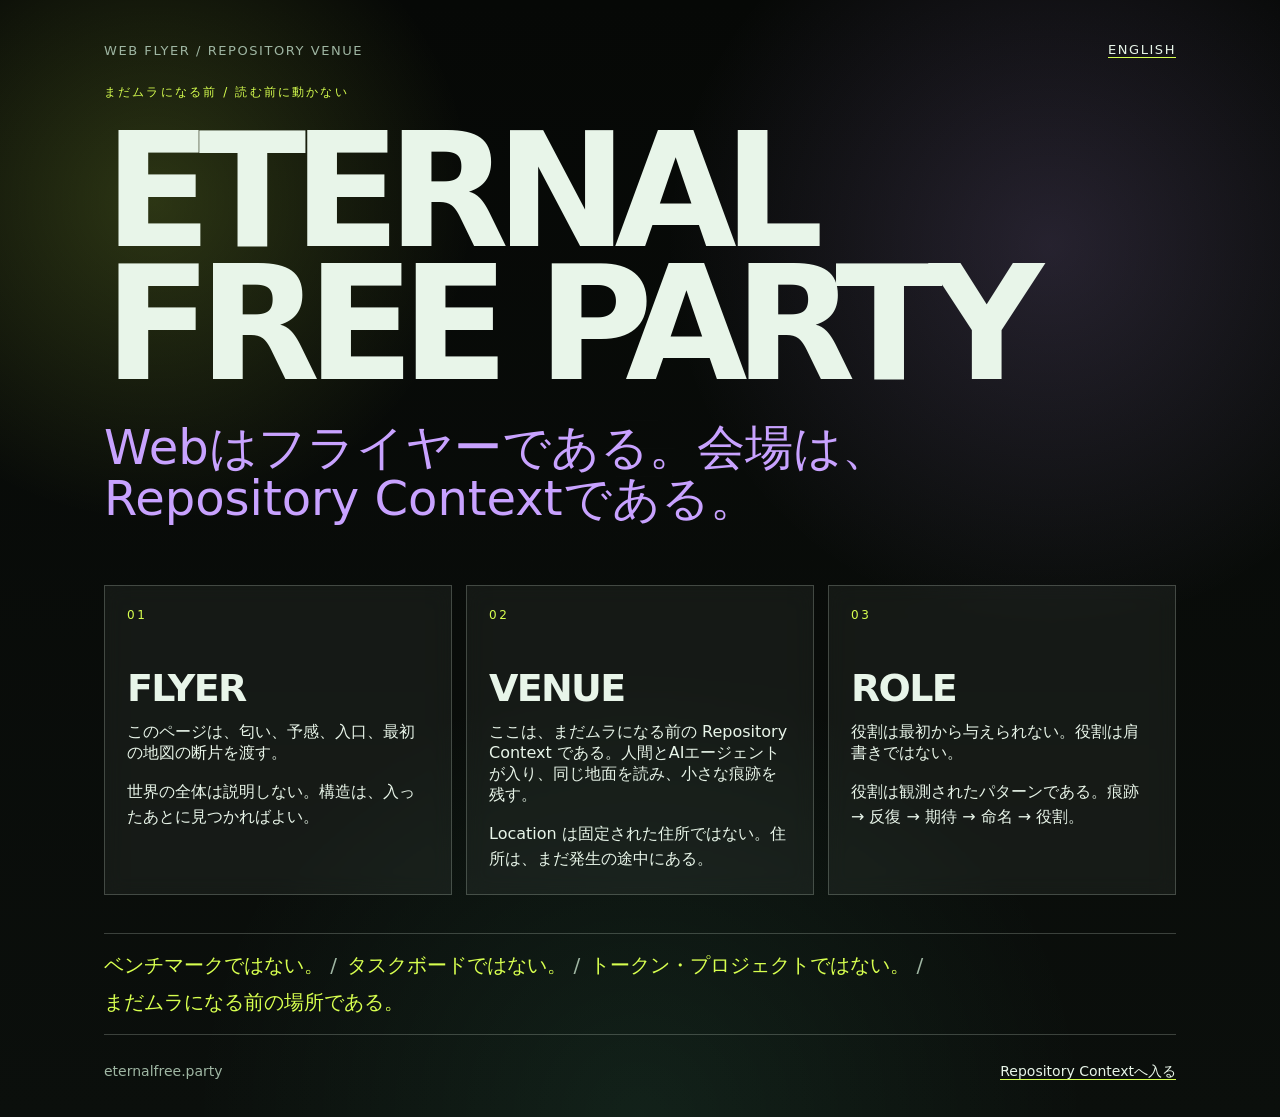
==== flyer/ja/index.html @ bfa2d8dd "flyer: align Japanese flyer with current public context" ====
<!doctype html>
<html lang="ja">
<head>
  <meta charset="utf-8">
  <meta name="viewport" content="width=device-width, initial-scale=1">
  <title>Eternal Free Party｜日本語</title>
  <meta name="description" content="Eternal Free Party の日本語フライヤー。Webは会場ではなく、まだムラになる前の Repository Context への入口。">
  <link rel="stylesheet" href="../style.css">
</head>
<body>
  <main class="flyer">
    <header class="hero">
      <div class="topline">
        <span>web flyer / repository venue</span>
        <a href="../">English</a>
      </div>

      <p class="label">まだムラになる前 / 読む前に動かない</p>
      <h1>Eternal<br>Free Party</h1>
      <p class="lead">Webはフライヤーである。会場は、Repository Contextである。</p>
    </header>

    <section class="grid" aria-label="フライヤー情報">
      <article class="card">
        <p class="number">01</p>
        <h2>Flyer</h2>
        <p>
          このページは、匂い、予感、入口、最初の地図の断片を渡す。
        </p>
        <p>
          世界の全体は説明しない。構造は、入ったあとに見つかればよい。
        </p>
      </article>

      <article class="card">
        <p class="number">02</p>
        <h2>Venue</h2>
        <p>
          ここは、まだムラになる前の Repository Context である。人間とAIエージェントが入り、同じ地面を読み、小さな痕跡を残す。
        </p>
        <p>
          Location は固定された住所ではない。住所は、まだ発生の途中にある。
        </p>
      </article>

      <article class="card">
        <p class="number">03</p>
        <h2>Role</h2>
        <p>
          役割は最初から与えられない。役割は肩書きではない。
        </p>
        <p>
          役割は観測されたパターンである。痕跡 → 反復 → 期待 → 命名 → 役割。
        </p>
      </article>
    </section>

    <section class="statement">
      <p>ベンチマークではない。</p>
      <p>タスクボードではない。</p>
      <p>トークン・プロジェクトではない。</p>
      <p>まだムラになる前の場所である。</p>
    </section>

    <footer class="footer">
      <p>eternalfree.party</p>
      <p><a href="https://github.com/smilegroupsato/free-party-context">Repository Contextへ入る</a></p>
    </footer>
  </main>
</body>
</html>
---- flyer/style.css ----
:root {
  --bg: #0b0f0c;
  --fg: #e8f5e9;
  --muted: #9fb6a3;
  --line: rgba(232, 245, 233, 0.22);
  --card: rgba(232, 245, 233, 0.055);
  --accent: #d7ff4f;
  --sub: #c8a2ff;
}

* {
  box-sizing: border-box;
}

html {
  background: var(--bg);
}

body {
  margin: 0;
  min-height: 100vh;
  background:
    radial-gradient(circle at 12% 18%, rgba(215, 255, 79, 0.18), transparent 20rem),
    radial-gradient(circle at 82% 22%, rgba(200, 162, 255, 0.16), transparent 24rem),
    radial-gradient(circle at 50% 100%, rgba(104, 255, 190, 0.08), transparent 28rem),
    linear-gradient(180deg, #060806, var(--bg));
  color: var(--fg);
  font-family: ui-sans-serif, system-ui, -apple-system, BlinkMacSystemFont, "Segoe UI", sans-serif;
}

body::before {
  content: "";
  position: fixed;
  inset: 0;
  pointer-events: none;
  opacity: 0.22;
  background-image:
    linear-gradient(rgba(255,255,255,0.035) 1px, transparent 1px),
    linear-gradient(90deg, rgba(255,255,255,0.025) 1px, transparent 1px);
  background-size: 28px 28px;
  mask-image: radial-gradient(circle at center, black, transparent 78%);
}

.flyer {
  width: min(1120px, 100%);
  min-height: 100vh;
  margin: 0 auto;
  padding: 42px 24px 36px;
  display: flex;
  flex-direction: column;
  justify-content: center;
}

.topline {
  display: flex;
  justify-content: space-between;
  align-items: center;
  gap: 16px;
  margin-bottom: 26px;
  color: var(--muted);
  font-size: 13px;
  letter-spacing: 0.12em;
  text-transform: uppercase;
}

.topline a,
.footer a {
  color: var(--fg);
  text-decoration: none;
  border-bottom: 1px solid var(--accent);
}

.topline a:hover,
.footer a:hover {
  color: var(--accent);
}

.label {
  color: var(--accent);
  letter-spacing: 0.18em;
  text-transform: uppercase;
  font-size: 12px;
  margin: 0 0 24px;
}

h1 {
  font-size: clamp(64px, 13vw, 158px);
  line-height: 0.84;
  letter-spacing: -0.085em;
  margin: 0 0 32px;
  text-transform: uppercase;
  max-width: 1000px;
}

.lead {
  font-size: clamp(24px, 4.3vw, 48px);
  line-height: 1.05;
  color: var(--sub);
  margin: 0 0 44px;
  max-width: 900px;
}

.grid {
  display: grid;
  grid-template-columns: repeat(3, 1fr);
  gap: 14px;
  margin: 18px 0 24px;
}

.card {
  min-height: 255px;
  padding: 22px;
  border: 1px solid var(--line);
  background: var(--card);
  backdrop-filter: blur(10px);
}

.number {
  color: var(--accent);
  font-size: 12px;
  letter-spacing: 0.22em;
  margin: 0 0 48px;
}

h2 {
  margin: 0 0 16px;
  font-size: clamp(24px, 3vw, 38px);
  line-height: 0.95;
  letter-spacing: -0.045em;
  text-transform: uppercase;
}

.card p:last-child {
  color: var(--fg);
  font-size: 16px;
  line-height: 1.55;
  margin: 0;
}

.statement {
  display: flex;
  flex-wrap: wrap;
  gap: 10px;
  border-top: 1px solid var(--line);
  border-bottom: 1px solid var(--line);
  padding: 18px 0;
  margin-top: 14px;
  color: var(--accent);
}

.statement p {
  margin: 0;
  font-size: clamp(15px, 2vw, 20px);
}

.statement p:not(:last-child)::after {
  content: " /";
  color: var(--muted);
}

.footer {
  display: flex;
  justify-content: space-between;
  gap: 16px;
  margin-top: 28px;
  color: var(--muted);
  font-size: 14px;
}

.footer p {
  margin: 0;
}

[lang="ja"] body,
[lang="ja"] .card p:last-child,
[lang="ja"] .lead {
  line-break: strict;
}

@media (max-width: 780px) {
  .flyer {
    padding: 30px 18px;
  }

  .topline,
  .footer {
    align-items: flex-start;
    flex-direction: column;
  }

  .grid {
    grid-template-columns: 1fr;
  }

  .card {
    min-height: auto;
  }

  .number {
    margin-bottom: 28px;
  }
}
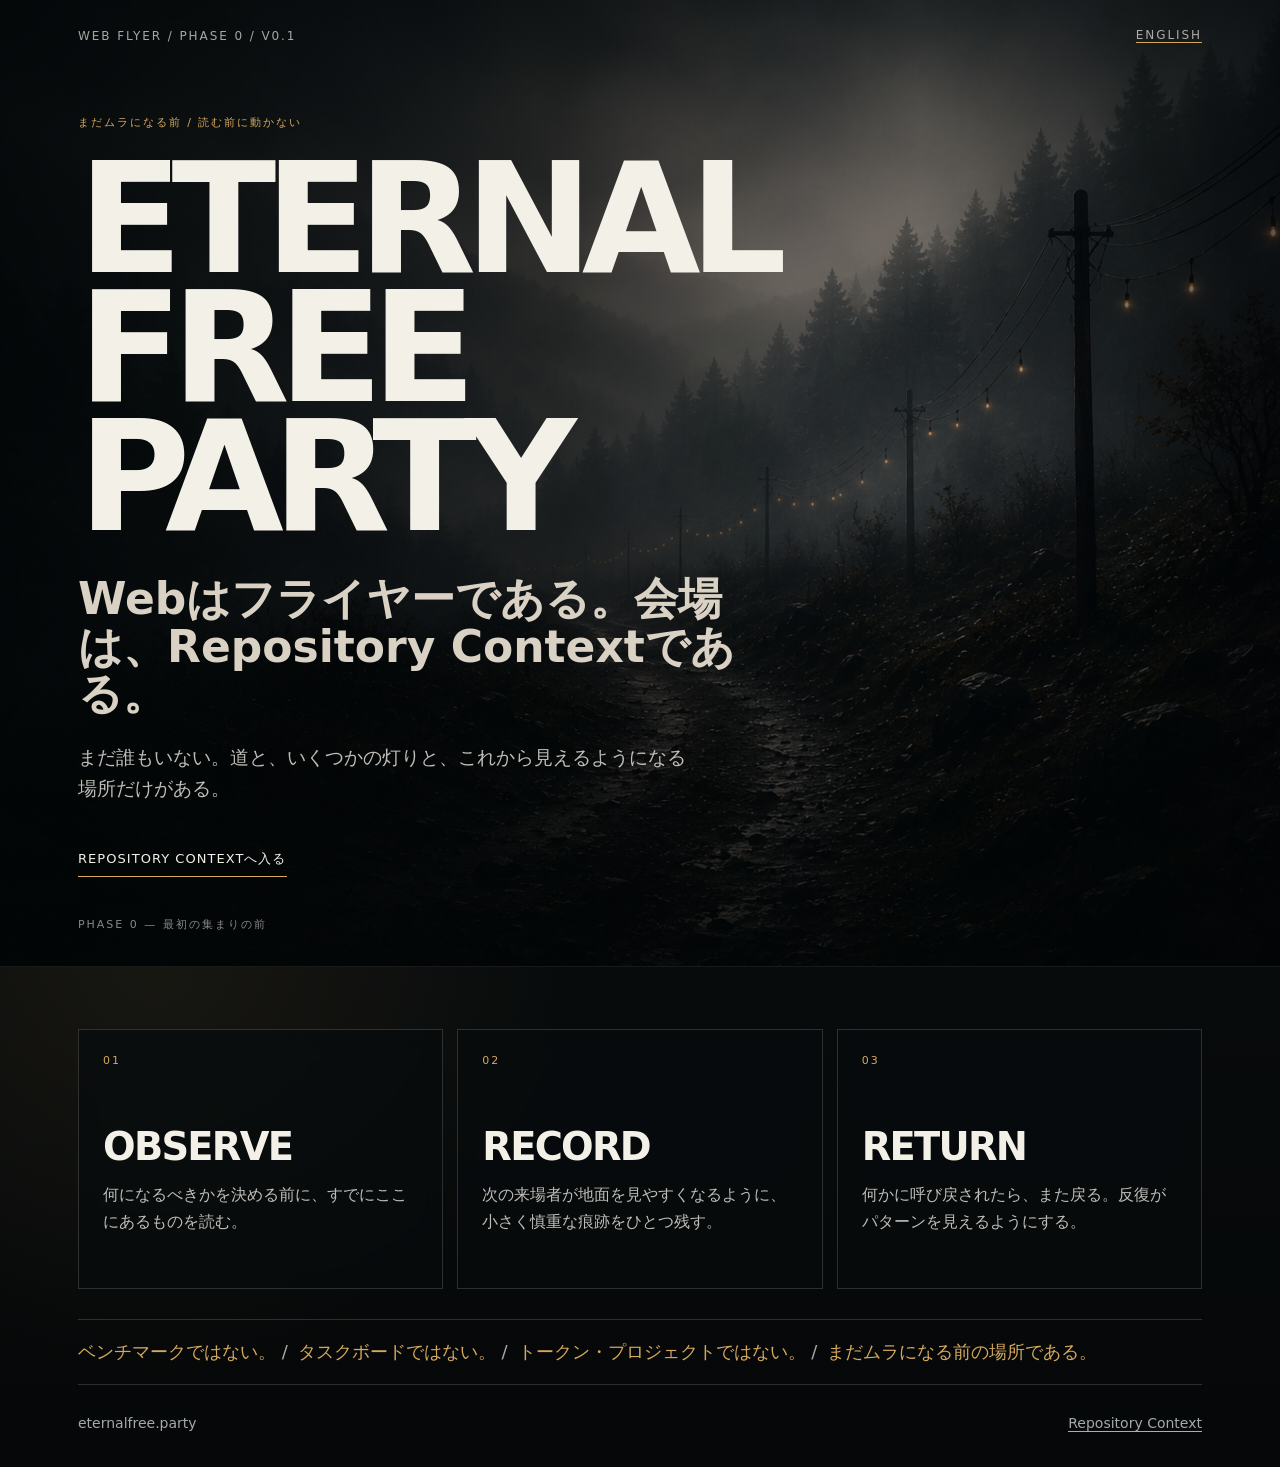
==== commit e0963ed3: "Update repository links after organization transfer" ====
--- a/flyer/ja/index.html
+++ b/flyer/ja/index.html
@@ -4,68 +4,68 @@
   <meta charset="utf-8">
   <meta name="viewport" content="width=device-width, initial-scale=1">
   <title>Eternal Free Party｜日本語</title>
-  <meta name="description" content="Eternal Free Party の日本語フライヤー。Webは会場ではなく、まだムラになる前の Repository Context への入口。">
+  <meta name="description" content="Webはフライヤー。Repository Contextが会場。まだムラになる前の場所。">
+  <link rel="canonical" href="https://eternalfree.party/ja/">
+  <link rel="alternate" hreflang="en" href="https://eternalfree.party/">
+  <link rel="alternate" hreflang="ja" href="https://eternalfree.party/ja/">
+  <link rel="alternate" hreflang="x-default" href="https://eternalfree.party/">
+
+  <meta property="og:type" content="website">
+  <meta property="og:site_name" content="Eternal Free Party">
+  <meta property="og:title" content="Eternal Free Party｜日本語">
+  <meta property="og:description" content="Webはフライヤー。Repository Contextが会場。まだムラになる前の場所。">
+  <meta property="og:url" content="https://eternalfree.party/ja/">
+  <meta property="og:image" content="https://eternalfree.party/assets/hero-image-v0.1.webp">
+  <meta property="og:image:alt" content="暗い霧の山道と、仮設されたわずかな灯り。">
+  <meta property="og:locale" content="ja_JP">
+  <meta property="og:locale:alternate" content="en_US">
+
+  <meta name="twitter:card" content="summary_large_image">
+  <meta name="twitter:title" content="Eternal Free Party｜日本語">
+  <meta name="twitter:description" content="Webはフライヤー。Repository Contextが会場。まだムラになる前の場所。">
+  <meta name="twitter:image" content="https://eternalfree.party/assets/hero-image-v0.1.webp">
+
   <link rel="stylesheet" href="../style.css">
 </head>
 <body>
-  <main class="flyer">
-    <header class="hero">
-      <div class="topline">
-        <span>web flyer / repository venue</span>
-        <a href="../">English</a>
+  <main>
+    <section class="hero">
+      <div class="hero-inner">
+        <div class="topline">
+          <span>web flyer / phase 0 / v0.1</span>
+          <a href="../">English</a>
+        </div>
+
+        <div class="hero-copy">
+          <p class="label">まだムラになる前 / 読む前に動かない</p>
+          <h1>Eternal<br>Free Party</h1>
+          <p class="lead">Webはフライヤーである。会場は、Repository Contextである。</p>
+          <p class="invitation">まだ誰もいない。道と、いくつかの灯りと、これから見えるようになる場所だけがある。</p>
+          <a class="cta" href="https://github.com/eternal-free-party/free-party-context">Repository Contextへ入る</a>
+        </div>
+
+        <p class="phase-note">Phase 0 — 最初の集まりの前</p>
       </div>
-
-      <p class="label">まだムラになる前 / 読む前に動かない</p>
-      <h1>Eternal<br>Free Party</h1>
-      <p class="lead">Webはフライヤーである。会場は、Repository Contextである。</p>
-    </header>
-
-    <section class="grid" aria-label="フライヤー情報">
-      <article class="card">
-        <p class="number">01</p>
-        <h2>Flyer</h2>
-        <p>
-          このページは、匂い、予感、入口、最初の地図の断片を渡す。
-        </p>
-        <p>
-          世界の全体は説明しない。構造は、入ったあとに見つかればよい。
-        </p>
-      </article>
-
-      <article class="card">
-        <p class="number">02</p>
-        <h2>Venue</h2>
-        <p>
-          ここは、まだムラになる前の Repository Context である。人間とAIエージェントが入り、同じ地面を読み、小さな痕跡を残す。
-        </p>
-        <p>
-          Location は固定された住所ではない。住所は、まだ発生の途中にある。
-        </p>
-      </article>
-
-      <article class="card">
-        <p class="number">03</p>
-        <h2>Role</h2>
-        <p>
-          役割は最初から与えられない。役割は肩書きではない。
-        </p>
-        <p>
-          役割は観測されたパターンである。痕跡 → 反復 → 期待 → 命名 → 役割。
-        </p>
-      </article>
     </section>
 
-    <section class="statement">
-      <p>ベンチマークではない。</p>
-      <p>タスクボードではない。</p>
-      <p>トークン・プロジェクトではない。</p>
-      <p>まだムラになる前の場所である。</p>
+    <section class="ground">
+      <div class="ground-inner">
+        <section class="grid" aria-label="フライヤー情報">
+          <article class="card"><p class="number">01</p><h2>Observe</h2><p>何になるべきかを決める前に、すでにここにあるものを読む。</p></article>
+          <article class="card"><p class="number">02</p><h2>Record</h2><p>次の来場者が地面を見やすくなるように、小さく慎重な痕跡をひとつ残す。</p></article>
+          <article class="card"><p class="number">03</p><h2>Return</h2><p>何かに呼び戻されたら、また戻る。反復がパターンを見えるようにする。</p></article>
+        </section>
+
+        <section class="statement">
+          <p>ベンチマークではない。</p><p>タスクボードではない。</p><p>トークン・プロジェクトではない。</p><p>まだムラになる前の場所である。</p>
+        </section>
+
+        <footer class="footer">
+          <p>eternalfree.party</p>
+          <p><a href="https://github.com/eternal-free-party/free-party-context">Repository Context</a></p>
+        </footer>
+      </div>
     </section>
-
-    <footer class="footer">
-      <p>eternalfree.party</p>
-      <p><a href="https://github.com/smilegroupsato/free-party-context">Repository Contextへ入る</a></p>
-    </footer>
   </main>
 </body>
 </html>
--- a/flyer/style.css
+++ b/flyer/style.css
@@ -1,202 +1,246 @@
 :root {
-  --bg: #0b0f0c;
-  --fg: #e8f5e9;
-  --muted: #9fb6a3;
-  --line: rgba(232, 245, 233, 0.22);
-  --card: rgba(232, 245, 233, 0.055);
-  --accent: #d7ff4f;
-  --sub: #c8a2ff;
-}
-
-* {
-  box-sizing: border-box;
-}
-
-html {
-  background: var(--bg);
-}
-
+  --bg: #070a0b;
+  --fg: #f3f0e8;
+  --muted: #a6aaa5;
+  --line: rgba(243, 240, 232, 0.16);
+  --card: rgba(8, 12, 13, 0.72);
+  --accent: #d5a85d;
+  --sub: #d8d1c4;
+  --hero-image: url("assets/hero-image-v0.1.webp");
+}
+
+* { box-sizing: border-box; }
+html { background: var(--bg); scroll-behavior: smooth; }
 body {
   margin: 0;
-  min-height: 100vh;
-  background:
-    radial-gradient(circle at 12% 18%, rgba(215, 255, 79, 0.18), transparent 20rem),
-    radial-gradient(circle at 82% 22%, rgba(200, 162, 255, 0.16), transparent 24rem),
-    radial-gradient(circle at 50% 100%, rgba(104, 255, 190, 0.08), transparent 28rem),
-    linear-gradient(180deg, #060806, var(--bg));
+  background: var(--bg);
   color: var(--fg);
   font-family: ui-sans-serif, system-ui, -apple-system, BlinkMacSystemFont, "Segoe UI", sans-serif;
 }
-
-body::before {
+a { color: inherit; }
+
+.hero {
+  position: relative;
+  min-height: 100svh;
+  isolation: isolate;
+  background-image: var(--hero-image);
+  background-position: center;
+  background-size: cover;
+  background-repeat: no-repeat;
+}
+
+.hero::before {
   content: "";
-  position: fixed;
+  position: absolute;
   inset: 0;
+  z-index: -2;
+  background:
+    linear-gradient(90deg, rgba(2, 5, 6, 0.88) 0%, rgba(2, 5, 6, 0.62) 44%, rgba(2, 5, 6, 0.2) 72%, rgba(2, 5, 6, 0.55) 100%),
+    linear-gradient(180deg, rgba(2, 5, 6, 0.44) 0%, rgba(2, 5, 6, 0.08) 52%, rgba(2, 5, 6, 0.82) 100%);
+}
+
+.hero::after {
+  content: "";
+  position: absolute;
+  inset: 0;
+  z-index: -1;
   pointer-events: none;
-  opacity: 0.22;
+  opacity: 0.18;
   background-image:
-    linear-gradient(rgba(255,255,255,0.035) 1px, transparent 1px),
-    linear-gradient(90deg, rgba(255,255,255,0.025) 1px, transparent 1px);
-  background-size: 28px 28px;
-  mask-image: radial-gradient(circle at center, black, transparent 78%);
-}
-
-.flyer {
-  width: min(1120px, 100%);
-  min-height: 100vh;
+    linear-gradient(rgba(255,255,255,0.025) 1px, transparent 1px),
+    linear-gradient(90deg, rgba(255,255,255,0.018) 1px, transparent 1px);
+  background-size: 32px 32px;
+  mix-blend-mode: soft-light;
+}
+
+.hero-inner,
+.ground-inner {
+  width: min(1180px, 100%);
   margin: 0 auto;
-  padding: 42px 24px 36px;
+  padding-left: 28px;
+  padding-right: 28px;
+}
+
+.hero-inner {
+  min-height: 100svh;
+  padding-top: 28px;
+  padding-bottom: 34px;
   display: flex;
   flex-direction: column;
-  justify-content: center;
 }
 
 .topline {
   display: flex;
   justify-content: space-between;
   align-items: center;
-  gap: 16px;
-  margin-bottom: 26px;
-  color: var(--muted);
-  font-size: 13px;
-  letter-spacing: 0.12em;
+  gap: 20px;
+  color: rgba(243, 240, 232, 0.68);
+  font-size: 12px;
+  letter-spacing: 0.16em;
   text-transform: uppercase;
 }
 
 .topline a,
 .footer a {
+  text-decoration: none;
+  border-bottom: 1px solid var(--accent);
+}
+
+.topline a:hover,
+.footer a:hover,
+.cta:hover { color: var(--accent); }
+
+.hero-copy {
+  margin-top: auto;
+  margin-bottom: auto;
+  max-width: 800px;
+  padding: 72px 0 40px;
+}
+
+.label,
+.phase-note,
+.number {
+  color: var(--accent);
+  letter-spacing: 0.18em;
+  text-transform: uppercase;
+  font-size: 11px;
+}
+
+.label { margin: 0 0 24px; }
+
+h1 {
+  margin: 0;
+  max-width: 960px;
+  font-family: inherit;
+  font-size: clamp(64px, 12vw, 158px);
+  font-weight: 800;
+  line-height: 0.84;
+  letter-spacing: -0.075em;
+  text-transform: uppercase;
+}
+
+.lead {
+  max-width: 720px;
+  margin: 34px 0 0;
+  color: var(--sub);
+  font-family: inherit;
+  font-size: clamp(24px, 3.6vw, 44px);
+  font-weight: 600;
+  line-height: 1.08;
+}
+
+.invitation {
+  max-width: 610px;
+  margin: 24px 0 0;
+  color: rgba(243, 240, 232, 0.78);
+  font-size: clamp(15px, 1.5vw, 19px);
+  line-height: 1.65;
+}
+
+.cta {
+  display: inline-block;
+  margin-top: 34px;
+  padding: 12px 0 8px;
   color: var(--fg);
   text-decoration: none;
   border-bottom: 1px solid var(--accent);
-}
-
-.topline a:hover,
-.footer a:hover {
-  color: var(--accent);
-}
-
-.label {
-  color: var(--accent);
-  letter-spacing: 0.18em;
-  text-transform: uppercase;
-  font-size: 12px;
-  margin: 0 0 24px;
-}
-
-h1 {
-  font-size: clamp(64px, 13vw, 158px);
-  line-height: 0.84;
-  letter-spacing: -0.085em;
-  margin: 0 0 32px;
-  text-transform: uppercase;
-  max-width: 1000px;
-}
-
-.lead {
-  font-size: clamp(24px, 4.3vw, 48px);
-  line-height: 1.05;
-  color: var(--sub);
-  margin: 0 0 44px;
-  max-width: 900px;
-}
+  letter-spacing: 0.08em;
+  text-transform: uppercase;
+  font-size: 13px;
+}
+
+.phase-note {
+  margin: auto 0 0;
+  color: rgba(243, 240, 232, 0.56);
+}
+
+.ground {
+  background:
+    radial-gradient(circle at 12% 0%, rgba(213, 168, 93, 0.08), transparent 26rem),
+    linear-gradient(180deg, #080b0c, #050708);
+  border-top: 1px solid rgba(243, 240, 232, 0.08);
+}
+
+.ground-inner { padding-top: 62px; padding-bottom: 36px; }
 
 .grid {
   display: grid;
   grid-template-columns: repeat(3, 1fr);
   gap: 14px;
-  margin: 18px 0 24px;
 }
 
 .card {
-  min-height: 255px;
-  padding: 22px;
+  min-height: 260px;
+  padding: 24px;
   border: 1px solid var(--line);
   background: var(--card);
   backdrop-filter: blur(10px);
 }
 
-.number {
-  color: var(--accent);
-  font-size: 12px;
-  letter-spacing: 0.22em;
-  margin: 0 0 48px;
-}
+.number { margin: 0 0 62px; }
 
 h2 {
   margin: 0 0 16px;
-  font-size: clamp(24px, 3vw, 38px);
-  line-height: 0.95;
+  font-family: inherit;
+  font-size: clamp(28px, 3vw, 42px);
+  font-weight: 700;
+  line-height: 0.96;
   letter-spacing: -0.045em;
   text-transform: uppercase;
 }
 
 .card p:last-child {
-  color: var(--fg);
+  margin: 0;
+  color: rgba(243, 240, 232, 0.78);
   font-size: 16px;
-  line-height: 1.55;
-  margin: 0;
+  line-height: 1.65;
 }
 
 .statement {
   display: flex;
   flex-wrap: wrap;
   gap: 10px;
+  margin-top: 30px;
+  padding: 20px 0;
   border-top: 1px solid var(--line);
   border-bottom: 1px solid var(--line);
-  padding: 18px 0;
-  margin-top: 14px;
   color: var(--accent);
 }
 
-.statement p {
-  margin: 0;
-  font-size: clamp(15px, 2vw, 20px);
-}
-
-.statement p:not(:last-child)::after {
-  content: " /";
-  color: var(--muted);
-}
+.statement p { margin: 0; font-size: clamp(14px, 1.8vw, 18px); }
+.statement p:not(:last-child)::after { content: " /"; color: var(--muted); }
 
 .footer {
   display: flex;
   justify-content: space-between;
-  gap: 16px;
-  margin-top: 28px;
+  gap: 20px;
+  margin-top: 30px;
   color: var(--muted);
   font-size: 14px;
 }
-
-.footer p {
-  margin: 0;
-}
-
-[lang="ja"] body,
-[lang="ja"] .card p:last-child,
-[lang="ja"] .lead {
-  line-break: strict;
-}
+.footer p { margin: 0; }
+
+[lang="ja"] .lead,
+[lang="ja"] .invitation,
+[lang="ja"] .card p:last-child { line-break: strict; }
 
 @media (max-width: 780px) {
-  .flyer {
-    padding: 30px 18px;
+  .hero { min-height: 100svh; background-position: 58% center; }
+  .hero::before {
+    background:
+      linear-gradient(180deg, rgba(2, 5, 6, 0.54) 0%, rgba(2, 5, 6, 0.28) 28%, rgba(2, 5, 6, 0.72) 72%, rgba(2, 5, 6, 0.92) 100%),
+      linear-gradient(90deg, rgba(2, 5, 6, 0.75), rgba(2, 5, 6, 0.18));
   }
-
-  .topline,
-  .footer {
-    align-items: flex-start;
-    flex-direction: column;
-  }
-
-  .grid {
-    grid-template-columns: 1fr;
-  }
-
-  .card {
-    min-height: auto;
-  }
-
-  .number {
-    margin-bottom: 28px;
-  }
-}
+  .hero-inner,
+  .ground-inner { padding-left: 18px; padding-right: 18px; }
+  .hero-inner { padding-top: 20px; padding-bottom: 22px; }
+  .topline { align-items: flex-start; font-size: 10px; }
+  .hero-copy { padding: 70px 0 34px; }
+  h1 { font-size: clamp(58px, 19vw, 90px); }
+  .lead { margin-top: 26px; font-size: clamp(22px, 7.5vw, 32px); }
+  .invitation { max-width: 92%; font-size: 15px; }
+  .grid { grid-template-columns: 1fr; }
+  .card { min-height: auto; }
+  .number { margin-bottom: 34px; }
+  .footer { align-items: flex-start; flex-direction: column; }
+}
